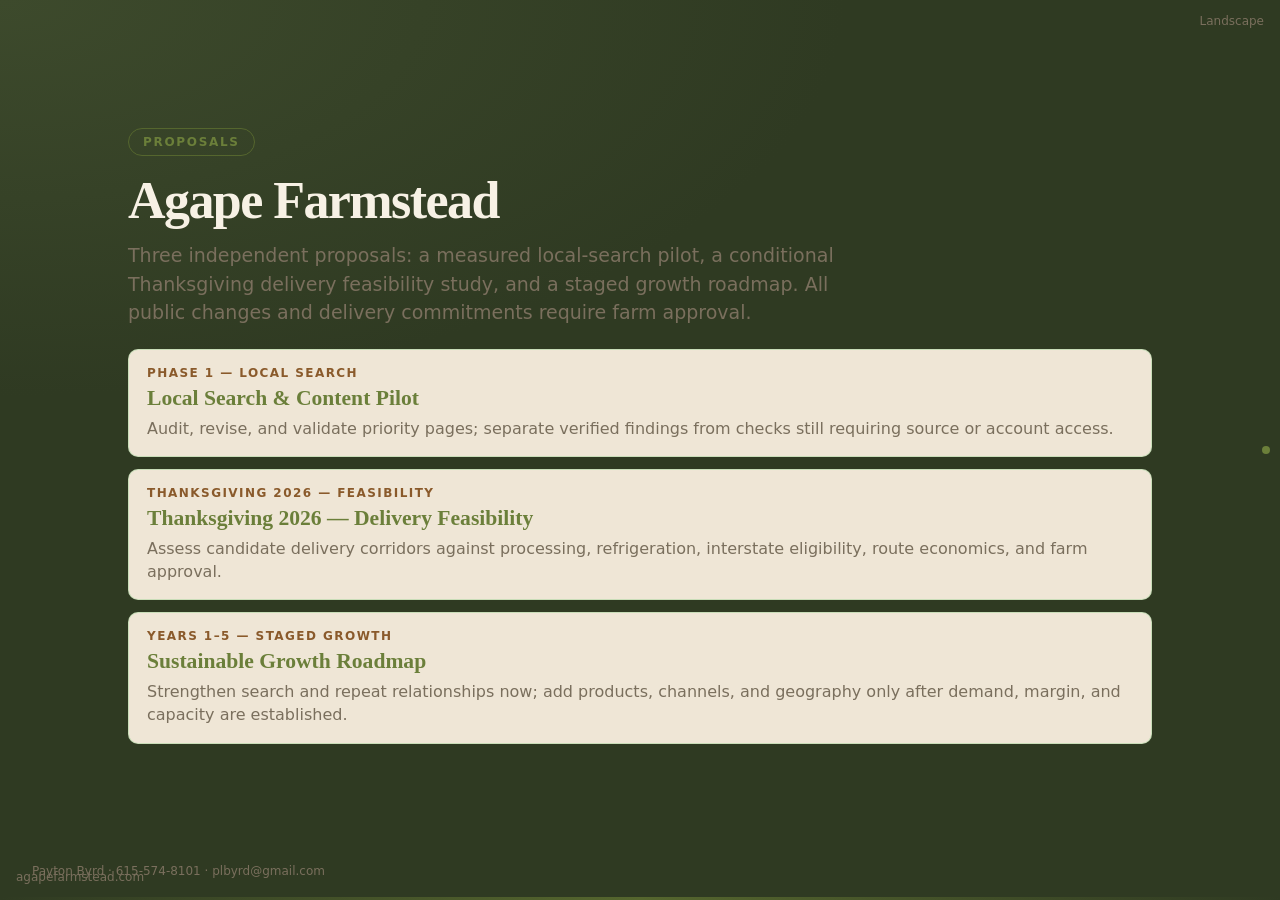
==== docs/index.html @ d1ce014a "Regenerate proposal HTML pages from audited YAML and correct list and accent rendering" ====
<!DOCTYPE html>
<html lang="en" class="deck-portrait">
<head>
<meta charset="UTF-8">
<meta name="viewport" content="width=device-width, initial-scale=1.0">
<title>Agape Farmstead — Independent Proposal Decks</title>
<meta name="description" content="Three independent proposals: a measured local-search pilot, a conditional Thanksgiving delivery feasibility study, and a staged growth roadmap. All public changes and delivery commitments require farm approval.">
<meta property="og:title" content="Agape Farmstead">
<meta property="og:description" content="Three independent proposals: a measured local-search pilot, a conditional Thanksgiving delivery feasibility study, and a staged growth roadmap. All public changes and delivery commitments require farm approval.">
<meta property="og:type" content="website">
<meta name="theme-color" content="#3d4a2c">
<link rel="stylesheet" href="theme.css">
<link rel="stylesheet" href="deck.css">
</head>
<body>
<div class="bar" id="bar"></div>
<a class="flip" href="index.wide.html">Landscape</a>
<nav class="dots" id="dots"></nav>
<a class="site-link" href="https://www.agapefarmstead.com">agapefarmstead.com</a>
<section class="slide hero" id="s1"><div class="inner">
  <span class="tag">Proposals</span>
  <h1>Agape Farmstead</h1>
  <p class="sub">Three independent proposals: a measured local-search pilot, a conditional Thanksgiving delivery feasibility study, and a staged growth roadmap. All public changes and delivery commitments require farm approval.</p>
  <div class="deck-links" style="margin-top:22px">
    <a class="card deck-link" href="seo.html">
      <div class="pillar">Phase 1 — Local Search</div>
      <h3>Local Search &amp; Content Pilot</h3>
      <p>Audit, revise, and validate priority pages; separate verified findings from checks still requiring source or account access.</p>
    </a>
    <a class="card deck-link" href="thanksgiving.html">
      <div class="pillar">Thanksgiving 2026 — Feasibility</div>
      <h3>Thanksgiving 2026 — Delivery Feasibility</h3>
      <p>Assess candidate delivery corridors against processing, refrigeration, interstate eligibility, route economics, and farm approval.</p>
    </a>
    <a class="card deck-link" href="brand.html">
      <div class="pillar">Years 1–5 — Staged Growth</div>
      <h3>Sustainable Growth Roadmap</h3>
      <p>Strengthen search and repeat relationships now; add products, channels, and geography only after demand, margin, and capacity are established.</p>
    </a>
  </div>
  <p class="footer-note" style="margin-top:18px">Payton Byrd · 615-574-8101 · plbyrd@gmail.com</p>
</div></section>
<script>
  const slides = document.querySelectorAll(".slide");
  const dots = document.getElementById("dots");
  const bar = document.getElementById("bar");
  slides.forEach((s, i) => { const a = document.createElement("a"); a.href = "#s" + (i + 1); dots.appendChild(a); });
  const dotLinks = dots.querySelectorAll("a");
  function update() {
    const y = window.scrollY;
    const h = document.documentElement.scrollHeight - window.innerHeight;
    bar.style.width = (h > 0 ? (y / h) * 100 : 0) + "%";
    let active = 0;
    slides.forEach((s, i) => { if (s.offsetTop - window.innerHeight / 2 <= y) active = i; });
    dotLinks.forEach((d, i) => d.classList.toggle("active", i === active));
  }
  window.addEventListener("scroll", update, { passive: true });
  update();
</script>
</body>
</html>
---- docs/theme.css ----
:root {
  --forest: #2f3a22;
  --forest-mid: #3d4a2c;
  --green: #6b7f3a;
  --green-dim: #55662e;
  --cream: #f7f1e5;
  --muted: #7a6f5d;
  --card: #efe6d6;
  --accent2: #8a5a2b;
  --heading-font: Georgia, Georgia, serif;
  --body-font: system-ui, system-ui, sans-serif;
  --radius: 10px;
  --slide-pad-x: 32px;
  --slide-pad-y: 48px;
}
---- docs/deck.css ----
* { margin: 0; padding: 0; box-sizing: border-box; }
html, body { background: var(--forest); color: var(--cream); font-family: var(--body-font); }
h1, h2, h3 { font-family: var(--heading-font); }
a { color: var(--green); }
.accent { color: var(--green); }
.accent2 { color: var(--accent2); }
.tag {
  display: inline-block; font-size: 12px; font-weight: 600; letter-spacing: 0.14em;
  text-transform: uppercase; color: var(--green); border: 1px solid var(--green-dim);
  border-radius: 999px; padding: 6px 14px; margin-bottom: 18px;
}
.sub { color: var(--muted); line-height: 1.5; max-width: 40em; }
ul { list-style: none; }
li { position: relative; line-height: 1.45; padding: 10px 0 10px 26px; border-bottom: 1px solid rgba(139,163,176,0.18); }
li::before {
  content: ""; position: absolute; left: 0; top: 16px; width: 9px; height: 9px;
  border-radius: 50%; background: var(--green);
}
.card {
  background: var(--card); color: var(--forest); border-radius: var(--radius);
  padding: 16px 18px; border: 1px solid rgba(63,185,80,0.22);
}
.card h3 { color: var(--green); margin-bottom: 6px; }
.card p { color: var(--muted); line-height: 1.45; }
.pillar { font-size: 12px; font-weight: 700; letter-spacing: 0.12em; text-transform: uppercase; margin-bottom: 6px; color: var(--accent2); }
.stat-row { display: flex; gap: 12px; }
.stat { flex: 1; background: var(--card); color: var(--forest); border-radius: var(--radius); padding: 14px 10px; text-align: center; }
.stat .n { font-family: var(--heading-font); font-weight: 800; color: var(--green); }
.stat .l { font-size: 11px; letter-spacing: 0.06em; text-transform: uppercase; color: var(--muted); margin-top: 4px; }
.phase-num { font-weight: 800; color: var(--green); opacity: 0.28; line-height: 0.9; }
.timeline { font-size: 12px; letter-spacing: 0.08em; text-transform: uppercase; color: var(--muted); margin-bottom: 10px; }
.note-box { margin-top: 14px; padding: 14px 16px; background: var(--card); color: var(--muted); border-radius: var(--radius); border-left: 3px solid var(--accent2); line-height: 1.45; }
.ask-box { margin-top: 16px; padding: 22px 20px; border-radius: var(--radius); border: 1px solid var(--accent2); background: var(--forest-mid); }
.ask-box .price { font-family: var(--heading-font); font-weight: 800; color: var(--accent2); }
.btn {
  display: inline-block; margin-top: 16px; background: var(--accent2); color: var(--forest);
  font-weight: 700; text-decoration: none; border-radius: 999px; padding: 12px 22px;
}
.figure { margin-top: 8px; background: var(--cream); color: var(--forest); border-radius: var(--radius); padding: 8px 8px 12px; }
.figure svg { width: 100%; height: auto; display: block; }
.figure figcaption { text-align: center; color: var(--muted); font-size: 12px; line-height: 1.4; margin-top: 4px; }
.footer-note { font-size: 12px; color: var(--muted); }
.flip, .site-link { font-size: 12px; color: var(--muted); text-decoration: none; }
.flip { position: fixed; z-index: 20; }
.deck-links { display: flex; flex-direction: column; gap: 12px; }
a.deck-link { display: block; text-decoration: none; }
a.deck-link h3 { font-size: 1.35rem; }
.bar { position: fixed; z-index: 20; background: var(--green); }
.dots { position: fixed; z-index: 20; display: flex; gap: 8px; }
.dots a { width: 8px; height: 8px; border-radius: 50%; background: rgba(139,163,176,0.45); text-decoration: none; }
.dots a.active { background: var(--green); }

.deck-portrait { scroll-snap-type: y mandatory; }
.deck-portrait body { overflow-x: hidden; }
.deck-portrait .slide {
  min-height: 100vh; min-height: 100dvh; scroll-snap-align: start;
  display: flex; flex-direction: column; justify-content: center;
  padding: var(--slide-pad-y) var(--slide-pad-x) 76px; position: relative;
}
.deck-portrait .slide::after {
  content: ""; position: absolute; left: 0; right: 0; bottom: 0; height: 3px;
  background: linear-gradient(90deg, transparent, var(--green-dim), transparent);
}
.deck-portrait h1 { font-size: clamp(32px, 8vw, 52px); line-height: 1.05; letter-spacing: -0.03em; }
.deck-portrait h2 { font-size: clamp(26px, 6vw, 40px); line-height: 1.12; margin-bottom: 16px; }
.deck-portrait .sub { font-size: clamp(16px, 3.8vw, 19px); margin-top: 12px; }
.deck-portrait .stat .n { font-size: clamp(22px, 6vw, 32px); }
.deck-portrait .stat-row { margin-top: 22px; }
.deck-portrait .two-col { display: flex; flex-direction: column; gap: 12px; margin-top: 8px; }
.deck-portrait .phase-num { font-size: clamp(48px, 14vw, 84px); }
.deck-portrait .footer-note { position: absolute; left: var(--slide-pad-x); right: 64px; bottom: 22px; }
.deck-portrait .flip { top: 14px; right: 16px; }
.deck-portrait .site-link { position: fixed; left: 16px; bottom: 16px; z-index: 20; }
.deck-portrait .bar { top: 0; left: 0; height: 3px; width: 0; }
.deck-portrait .dots { right: 10px; top: 50%; transform: translateY(-50%); flex-direction: column; }
.deck-portrait .slide.hero { background: radial-gradient(120% 80% at 0% 0%, var(--forest-mid), var(--forest) 55%); }
.deck-portrait .slide.close { text-align: left; }
.deck-portrait .slide.map { justify-content: flex-start; padding-top: 28px; }
.deck-portrait .slide.ask .ask-box .price { font-size: clamp(26px, 7vw, 36px); }
@media (min-width: 800px) {
  .deck-portrait .slide { padding-left: 10vw; padding-right: 10vw; }
  .deck-portrait .two-col { flex-direction: row; align-items: stretch; }
  .deck-portrait .two-col .card { flex: 1; }
}

.deck-landscape, .deck-landscape body { height: 100%; overflow: hidden; }
.deck-landscape .stage {
  display: flex; height: 100vh; height: 100dvh; overflow-x: auto; overflow-y: hidden;
  scroll-snap-type: x mandatory; scroll-behavior: smooth;
}
.deck-landscape .slide {
  flex: 0 0 100vw; width: 100vw; height: 100vh; height: 100dvh; scroll-snap-align: start;
  display: flex; flex-direction: column; justify-content: center;
  padding: 48px 8vw 64px; position: relative;
}
.deck-landscape h1 { font-size: clamp(40px, 4.6vw, 68px); line-height: 1.02; letter-spacing: -0.03em; max-width: 16ch; }
.deck-landscape h2 { font-size: clamp(32px, 3.4vw, 52px); line-height: 1.08; margin-bottom: 14px; max-width: 18ch; }
.deck-landscape .sub { font-size: clamp(16px, 1.5vw, 20px); margin-top: 12px; }
.deck-landscape .inner { max-width: 1100px; width: 100%; }
.deck-landscape .stat-row { margin-top: 28px; max-width: 640px; }
.deck-landscape .stat .n { font-size: 32px; }
.deck-landscape .two-col { display: flex; flex-direction: row; gap: 14px; margin-top: 8px; }
.deck-landscape .two-col .card { flex: 1; }
.deck-landscape .phase-num { font-size: 92px; position: absolute; right: 7vw; top: 36px; }
.deck-landscape .slide.list li, .deck-landscape .slide.phase li { max-width: 70ch; }
.deck-landscape .slide.hero { background: radial-gradient(80% 120% at 0% 100%, var(--forest-mid), var(--forest) 50%); }
.deck-landscape .slide.close { align-items: center; text-align: center; }
.deck-landscape .slide.close .sub, .deck-landscape .slide.close h1, .deck-landscape .slide.close h2 { margin-left: auto; margin-right: auto; }
.deck-landscape .slide.map .inner { max-width: 860px; }
.deck-landscape .footer-note { position: absolute; left: 8vw; bottom: 22px; }
.deck-landscape .slide.close .footer-note { left: 0; right: 0; text-align: center; }
.deck-landscape .flip { top: 16px; right: 20px; }
.deck-landscape .site-link { position: fixed; left: 20px; bottom: 16px; z-index: 20; }
.deck-landscape .bar { bottom: 0; left: 0; height: 3px; width: 0; }
.deck-landscape .dots { bottom: 16px; left: 50%; transform: translateX(-50%); flex-direction: row; }
.deck-landscape .ask-box { max-width: 640px; }
.deck-landscape .ask-box .price { font-size: 36px; }
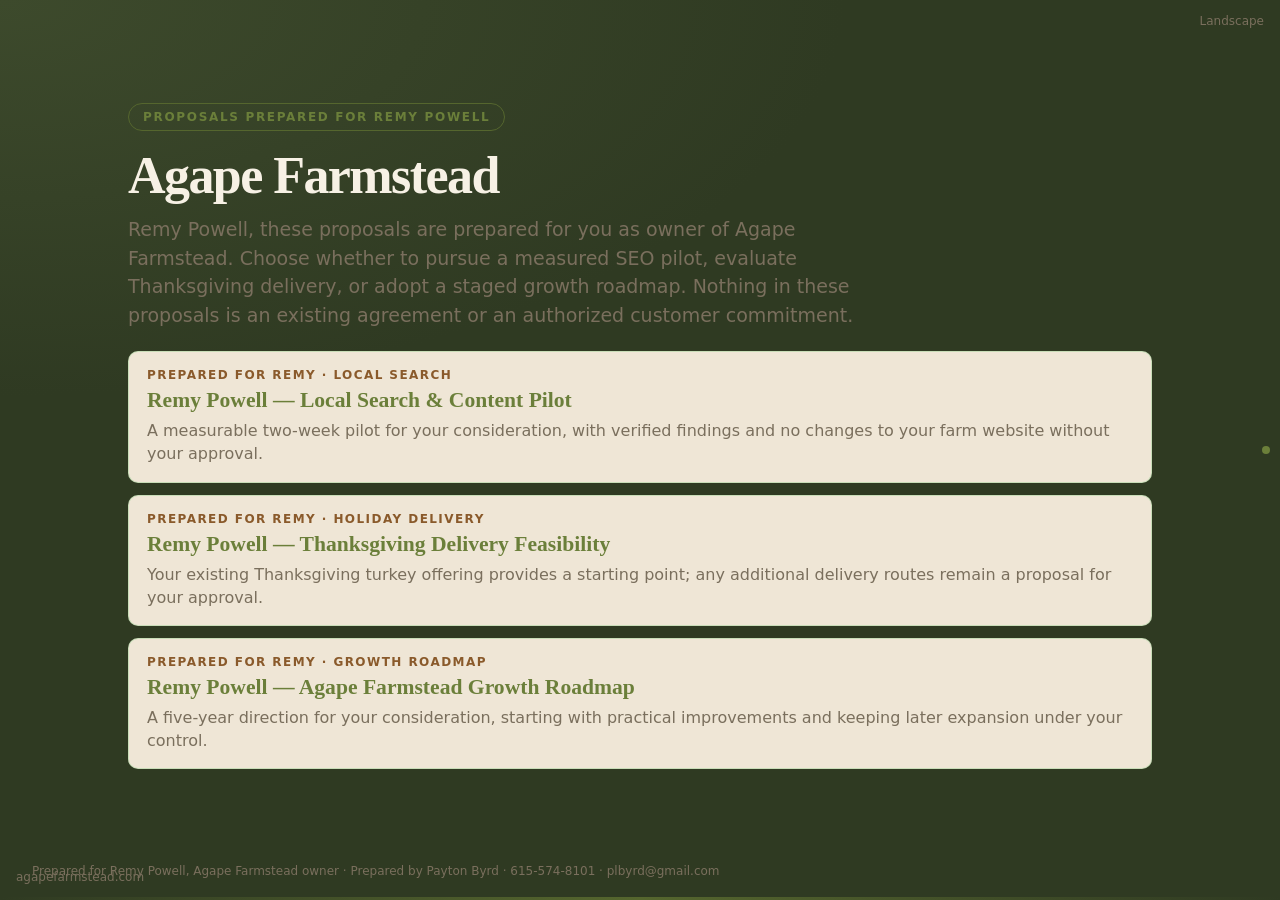
==== commit 1d5a17bb: "Address Agape Farmstead proposals to owner Remy Powell and regenerate all pages" ====
--- a/docs/index.html
+++ b/docs/index.html
@@ -3,10 +3,10 @@
 <head>
 <meta charset="UTF-8">
 <meta name="viewport" content="width=device-width, initial-scale=1.0">
-<title>Agape Farmstead — Independent Proposal Decks</title>
-<meta name="description" content="Three independent proposals: a measured local-search pilot, a conditional Thanksgiving delivery feasibility study, and a staged growth roadmap. All public changes and delivery commitments require farm approval.">
-<meta property="og:title" content="Agape Farmstead">
-<meta property="og:description" content="Three independent proposals: a measured local-search pilot, a conditional Thanksgiving delivery feasibility study, and a staged growth roadmap. All public changes and delivery commitments require farm approval.">
+<title>Agape Farmstead — Proposals Prepared for Remy Powell</title>
+<meta name="description" content="Remy Powell, these proposals are prepared for you as owner of Agape Farmstead. Choose whether to pursue a measured SEO pilot, evaluate Thanksgiving delivery, or adopt a staged growth roadmap. Nothing in these proposals is an existing agreement or an authorized customer commitment.">
+<meta property="og:title" content="Agape Farmstead — Proposals for Remy Powell">
+<meta property="og:description" content="Remy Powell, these proposals are prepared for you as owner of Agape Farmstead. Choose whether to pursue a measured SEO pilot, evaluate Thanksgiving delivery, or adopt a staged growth roadmap. Nothing in these proposals is an existing agreement or an authorized customer commitment.">
 <meta property="og:type" content="website">
 <meta name="theme-color" content="#3d4a2c">
 <link rel="stylesheet" href="theme.css">
@@ -18,27 +18,27 @@
 <nav class="dots" id="dots"></nav>
 <a class="site-link" href="https://www.agapefarmstead.com">agapefarmstead.com</a>
 <section class="slide hero" id="s1"><div class="inner">
-  <span class="tag">Proposals</span>
+  <span class="tag">Proposals Prepared for Remy Powell</span>
   <h1>Agape Farmstead</h1>
-  <p class="sub">Three independent proposals: a measured local-search pilot, a conditional Thanksgiving delivery feasibility study, and a staged growth roadmap. All public changes and delivery commitments require farm approval.</p>
+  <p class="sub">Remy Powell, these proposals are prepared for you as owner of Agape Farmstead. Choose whether to pursue a measured SEO pilot, evaluate Thanksgiving delivery, or adopt a staged growth roadmap. Nothing in these proposals is an existing agreement or an authorized customer commitment.</p>
   <div class="deck-links" style="margin-top:22px">
     <a class="card deck-link" href="seo.html">
-      <div class="pillar">Phase 1 — Local Search</div>
-      <h3>Local Search &amp; Content Pilot</h3>
-      <p>Audit, revise, and validate priority pages; separate verified findings from checks still requiring source or account access.</p>
+      <div class="pillar">Prepared for Remy · Local Search</div>
+      <h3>Remy Powell — Local Search &amp; Content Pilot</h3>
+      <p>A measurable two-week pilot for your consideration, with verified findings and no changes to your farm website without your approval.</p>
     </a>
     <a class="card deck-link" href="thanksgiving.html">
-      <div class="pillar">Thanksgiving 2026 — Feasibility</div>
-      <h3>Thanksgiving 2026 — Delivery Feasibility</h3>
-      <p>Assess candidate delivery corridors against processing, refrigeration, interstate eligibility, route economics, and farm approval.</p>
+      <div class="pillar">Prepared for Remy · Holiday Delivery</div>
+      <h3>Remy Powell — Thanksgiving Delivery Feasibility</h3>
+      <p>Your existing Thanksgiving turkey offering provides a starting point; any additional delivery routes remain a proposal for your approval.</p>
     </a>
     <a class="card deck-link" href="brand.html">
-      <div class="pillar">Years 1–5 — Staged Growth</div>
-      <h3>Sustainable Growth Roadmap</h3>
-      <p>Strengthen search and repeat relationships now; add products, channels, and geography only after demand, margin, and capacity are established.</p>
+      <div class="pillar">Prepared for Remy · Growth Roadmap</div>
+      <h3>Remy Powell — Agape Farmstead Growth Roadmap</h3>
+      <p>A five-year direction for your consideration, starting with practical improvements and keeping later expansion under your control.</p>
     </a>
   </div>
-  <p class="footer-note" style="margin-top:18px">Payton Byrd · 615-574-8101 · plbyrd@gmail.com</p>
+  <p class="footer-note" style="margin-top:18px">Prepared for Remy Powell, Agape Farmstead owner · Prepared by Payton Byrd · 615-574-8101 · plbyrd@gmail.com</p>
 </div></section>
 <script>
   const slides = document.querySelectorAll(".slide");
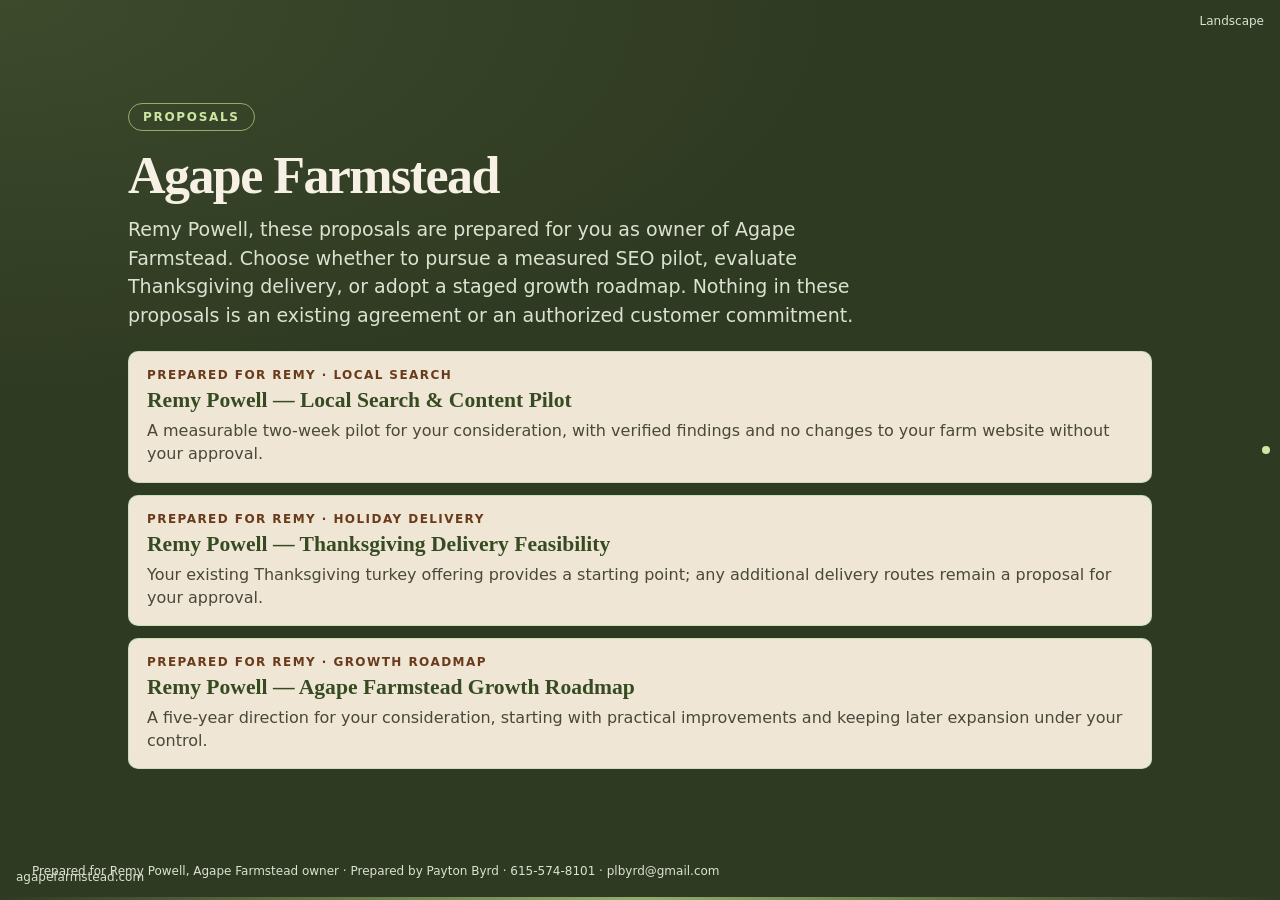
==== commit 6b23e5c0: "Regenerate the portrait and landscape decks." ====
--- a/docs/index.html
+++ b/docs/index.html
@@ -5,7 +5,7 @@
 <meta name="viewport" content="width=device-width, initial-scale=1.0">
 <title>Agape Farmstead — Proposals Prepared for Remy Powell</title>
 <meta name="description" content="Remy Powell, these proposals are prepared for you as owner of Agape Farmstead. Choose whether to pursue a measured SEO pilot, evaluate Thanksgiving delivery, or adopt a staged growth roadmap. Nothing in these proposals is an existing agreement or an authorized customer commitment.">
-<meta property="og:title" content="Agape Farmstead — Proposals for Remy Powell">
+<meta property="og:title" content="Agape Farmstead">
 <meta property="og:description" content="Remy Powell, these proposals are prepared for you as owner of Agape Farmstead. Choose whether to pursue a measured SEO pilot, evaluate Thanksgiving delivery, or adopt a staged growth roadmap. Nothing in these proposals is an existing agreement or an authorized customer commitment.">
 <meta property="og:type" content="website">
 <meta name="theme-color" content="#3d4a2c">
@@ -18,28 +18,29 @@
 <nav class="dots" id="dots"></nav>
 <a class="site-link" href="https://www.agapefarmstead.com">agapefarmstead.com</a>
 <section class="slide hero" id="s1"><div class="inner">
-  <span class="tag">Proposals Prepared for Remy Powell</span>
+  <span class="tag">Proposals</span>
   <h1>Agape Farmstead</h1>
   <p class="sub">Remy Powell, these proposals are prepared for you as owner of Agape Farmstead. Choose whether to pursue a measured SEO pilot, evaluate Thanksgiving delivery, or adopt a staged growth roadmap. Nothing in these proposals is an existing agreement or an authorized customer commitment.</p>
   <div class="deck-links" style="margin-top:22px">
     <a class="card deck-link" href="seo.html">
-      <div class="pillar">Prepared for Remy · Local Search</div>
+      <div class="pillar">Prepared for Remy &#183; Local Search</div>
       <h3>Remy Powell — Local Search &amp; Content Pilot</h3>
       <p>A measurable two-week pilot for your consideration, with verified findings and no changes to your farm website without your approval.</p>
     </a>
     <a class="card deck-link" href="thanksgiving.html">
-      <div class="pillar">Prepared for Remy · Holiday Delivery</div>
+      <div class="pillar">Prepared for Remy &#183; Holiday Delivery</div>
       <h3>Remy Powell — Thanksgiving Delivery Feasibility</h3>
       <p>Your existing Thanksgiving turkey offering provides a starting point; any additional delivery routes remain a proposal for your approval.</p>
     </a>
     <a class="card deck-link" href="brand.html">
-      <div class="pillar">Prepared for Remy · Growth Roadmap</div>
+      <div class="pillar">Prepared for Remy &#183; Growth Roadmap</div>
       <h3>Remy Powell — Agape Farmstead Growth Roadmap</h3>
       <p>A five-year direction for your consideration, starting with practical improvements and keeping later expansion under your control.</p>
     </a>
   </div>
-  <p class="footer-note" style="margin-top:18px">Prepared for Remy Powell, Agape Farmstead owner · Prepared by Payton Byrd · 615-574-8101 · plbyrd@gmail.com</p>
+  <p class="footer-note" style="margin-top:18px">Prepared for Remy Powell, Agape Farmstead owner &#183; Prepared by Payton Byrd &#183; 615-574-8101 &#183; plbyrd@gmail.com</p>
 </div></section>
+
 <script>
   const slides = document.querySelectorAll(".slide");
   const dots = document.getElementById("dots");
--- a/docs/theme.css
+++ b/docs/theme.css
@@ -1,15 +1,29 @@
 :root {
   --forest: #2f3a22;
   --forest-mid: #3d4a2c;
-  --green: #6b7f3a;
-  --green-dim: #55662e;
+  /* Text colors on dark forest slides (WCAG AAA against forest-mid). */
+  --green: #cee7a4;
+  --green-dim: #91ad6c;
   --cream: #f7f1e5;
-  --muted: #7a6f5d;
+  --muted: #dce2d2;
   --card: #efe6d6;
-  --accent2: #8a5a2b;
+  --accent2: #f7dba9;
   --heading-font: Georgia, Georgia, serif;
   --body-font: system-ui, system-ui, sans-serif;
   --radius: 10px;
   --slide-pad-x: 32px;
   --slide-pad-y: 48px;
 }
+
+/* Light panels need dark ink: the slide colors are not legible on cream. */
+.card,
+.stat,
+.note-box,
+.figure {
+  --green: #364b22;
+  --muted: #49483a;
+  --accent2: #6a3b1a;
+}
+
+/* Override the generated deck's low-opacity phase numbering. */
+.slide .phase-num { opacity: 0.75; }
--- a/docs/deck.css
+++ b/docs/deck.css
@@ -83,13 +83,15 @@
   .deck-portrait .two-col .card { flex: 1; }
 }
 
-.deck-landscape, .deck-landscape body { height: 100%; overflow: hidden; }
+.deck-landscape, .deck-landscape body { height: 100%; overflow: hidden; overscroll-behavior: none; }
 .deck-landscape .stage {
-  display: flex; height: 100vh; height: 100dvh; overflow-x: auto; overflow-y: hidden;
-  scroll-snap-type: x mandatory; scroll-behavior: smooth;
+  display: flex; width: 100%; height: 100vh; height: 100dvh; overflow-x: auto; overflow-y: hidden;
+  scroll-snap-type: x mandatory; scroll-behavior: smooth; touch-action: none;
+  overscroll-behavior-x: contain; -webkit-overflow-scrolling: touch;
 }
 .deck-landscape .slide {
-  flex: 0 0 100vw; width: 100vw; height: 100vh; height: 100dvh; scroll-snap-align: start;
+  flex: 0 0 100%; width: 100%; min-width: 100%; height: 100%; scroll-snap-align: start;
+  touch-action: none;
   display: flex; flex-direction: column; justify-content: center;
   padding: 48px 8vw 64px; position: relative;
 }
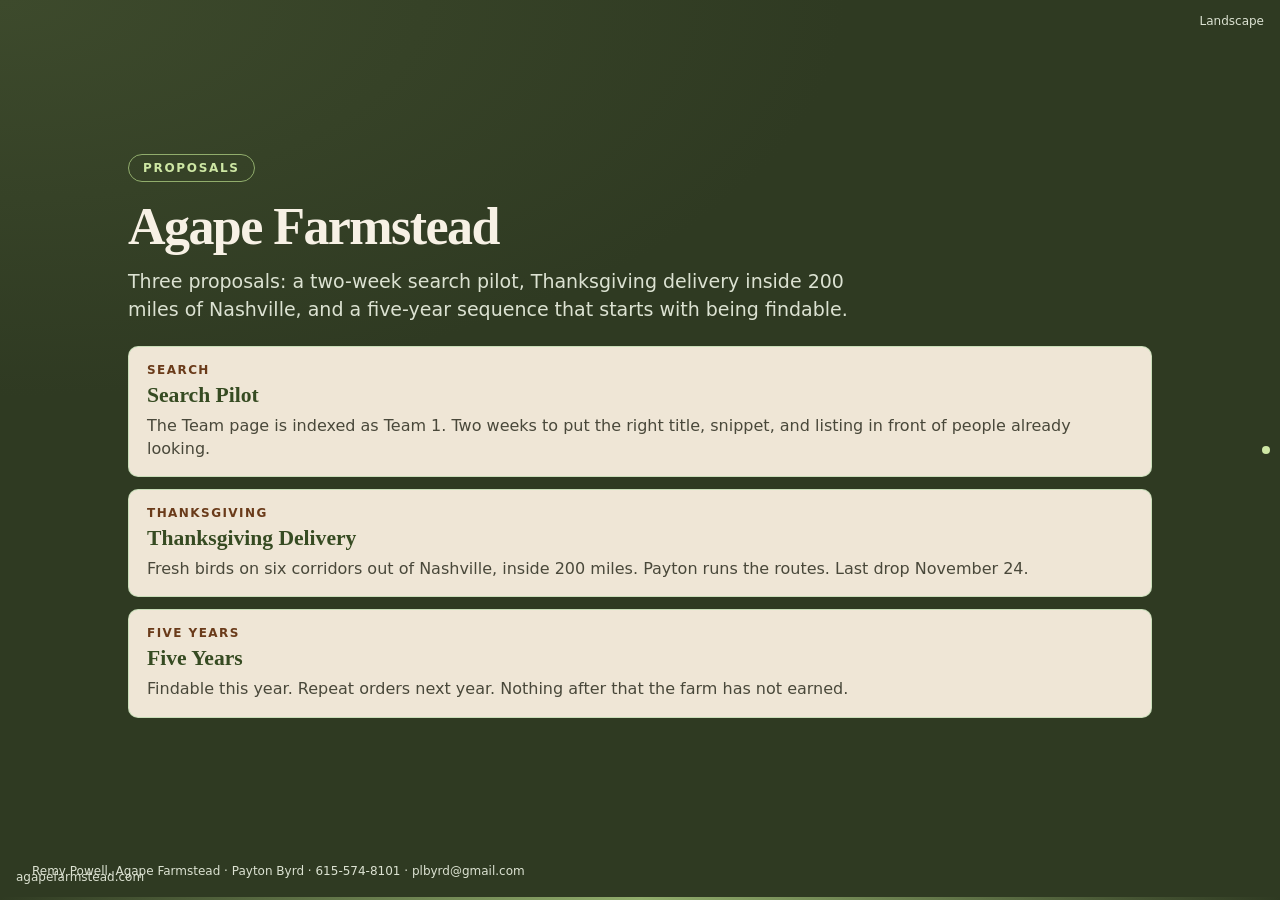
==== commit cf19acd7: "Rewrite the proposals for an owner who knows the farm." ====
--- a/docs/index.html
+++ b/docs/index.html
@@ -3,10 +3,10 @@
 <head>
 <meta charset="UTF-8">
 <meta name="viewport" content="width=device-width, initial-scale=1.0">
-<title>Agape Farmstead — Proposals Prepared for Remy Powell</title>
-<meta name="description" content="Remy Powell, these proposals are prepared for you as owner of Agape Farmstead. Choose whether to pursue a measured SEO pilot, evaluate Thanksgiving delivery, or adopt a staged growth roadmap. Nothing in these proposals is an existing agreement or an authorized customer commitment.">
+<title>Agape Farmstead — Proposals for Remy Powell</title>
+<meta name="description" content="Three proposals: a two-week search pilot, Thanksgiving delivery inside 200 miles of Nashville, and a five-year sequence that starts with being findable.">
 <meta property="og:title" content="Agape Farmstead">
-<meta property="og:description" content="Remy Powell, these proposals are prepared for you as owner of Agape Farmstead. Choose whether to pursue a measured SEO pilot, evaluate Thanksgiving delivery, or adopt a staged growth roadmap. Nothing in these proposals is an existing agreement or an authorized customer commitment.">
+<meta property="og:description" content="Three proposals: a two-week search pilot, Thanksgiving delivery inside 200 miles of Nashville, and a five-year sequence that starts with being findable.">
 <meta property="og:type" content="website">
 <meta name="theme-color" content="#3d4a2c">
 <link rel="stylesheet" href="theme.css">
@@ -20,25 +20,25 @@
 <section class="slide hero" id="s1"><div class="inner">
   <span class="tag">Proposals</span>
   <h1>Agape Farmstead</h1>
-  <p class="sub">Remy Powell, these proposals are prepared for you as owner of Agape Farmstead. Choose whether to pursue a measured SEO pilot, evaluate Thanksgiving delivery, or adopt a staged growth roadmap. Nothing in these proposals is an existing agreement or an authorized customer commitment.</p>
+  <p class="sub">Three proposals: a two-week search pilot, Thanksgiving delivery inside 200 miles of Nashville, and a five-year sequence that starts with being findable.</p>
   <div class="deck-links" style="margin-top:22px">
     <a class="card deck-link" href="seo.html">
-      <div class="pillar">Prepared for Remy &#183; Local Search</div>
-      <h3>Remy Powell — Local Search &amp; Content Pilot</h3>
-      <p>A measurable two-week pilot for your consideration, with verified findings and no changes to your farm website without your approval.</p>
+      <div class="pillar">Search</div>
+      <h3>Search Pilot</h3>
+      <p>The Team page is indexed as Team 1. Two weeks to put the right title, snippet, and listing in front of people already looking.</p>
     </a>
     <a class="card deck-link" href="thanksgiving.html">
-      <div class="pillar">Prepared for Remy &#183; Holiday Delivery</div>
-      <h3>Remy Powell — Thanksgiving Delivery Feasibility</h3>
-      <p>Your existing Thanksgiving turkey offering provides a starting point; any additional delivery routes remain a proposal for your approval.</p>
+      <div class="pillar">Thanksgiving</div>
+      <h3>Thanksgiving Delivery</h3>
+      <p>Fresh birds on six corridors out of Nashville, inside 200 miles. Payton runs the routes. Last drop November 24.</p>
     </a>
     <a class="card deck-link" href="brand.html">
-      <div class="pillar">Prepared for Remy &#183; Growth Roadmap</div>
-      <h3>Remy Powell — Agape Farmstead Growth Roadmap</h3>
-      <p>A five-year direction for your consideration, starting with practical improvements and keeping later expansion under your control.</p>
+      <div class="pillar">Five Years</div>
+      <h3>Five Years</h3>
+      <p>Findable this year. Repeat orders next year. Nothing after that the farm has not earned.</p>
     </a>
   </div>
-  <p class="footer-note" style="margin-top:18px">Prepared for Remy Powell, Agape Farmstead owner &#183; Prepared by Payton Byrd &#183; 615-574-8101 &#183; plbyrd@gmail.com</p>
+  <p class="footer-note" style="margin-top:18px">Remy Powell, Agape Farmstead &#183; Payton Byrd &#183; 615-574-8101 &#183; plbyrd@gmail.com</p>
 </div></section>
 
 <script>
--- a/docs/deck.css
+++ b/docs/deck.css
@@ -83,15 +83,16 @@
   .deck-portrait .two-col .card { flex: 1; }
 }
 
-.deck-landscape, .deck-landscape body { height: 100%; overflow: hidden; overscroll-behavior: none; }
+.deck-landscape, .deck-landscape body {
+  height: 100%; overflow: hidden; overscroll-behavior: none; touch-action: none;
+}
+.deck-landscape body { position: fixed; inset: 0; width: 100%; }
 .deck-landscape .stage {
-  display: flex; width: 100%; height: 100vh; height: 100dvh; overflow-x: auto; overflow-y: hidden;
-  scroll-snap-type: x mandatory; scroll-behavior: smooth; touch-action: none;
-  overscroll-behavior-x: contain; -webkit-overflow-scrolling: touch;
+  width: 100%; height: 100%; overflow: hidden; touch-action: none;
 }
+.deck-landscape .track { display: flex; height: 100%; touch-action: none; will-change: transform; }
 .deck-landscape .slide {
-  flex: 0 0 100%; width: 100%; min-width: 100%; height: 100%; scroll-snap-align: start;
-  touch-action: none;
+  flex: 0 0 100%; width: 100%; height: 100%; touch-action: none;
   display: flex; flex-direction: column; justify-content: center;
   padding: 48px 8vw 64px; position: relative;
 }
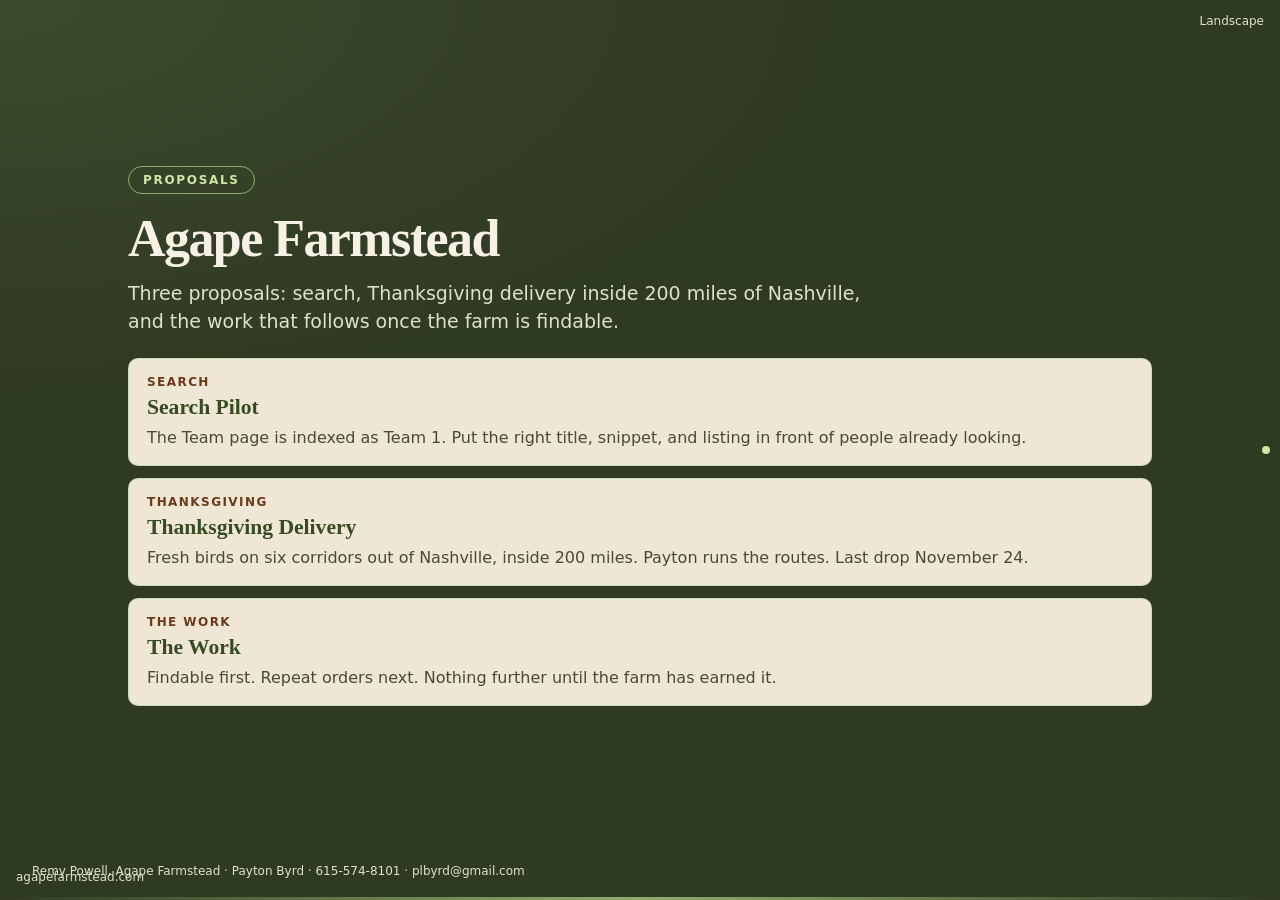
==== commit ee8b4836: "Remove the year and week timelines from the proposals." ====
--- a/docs/index.html
+++ b/docs/index.html
@@ -3,10 +3,12 @@
 <head>
 <meta charset="UTF-8">
 <meta name="viewport" content="width=device-width, initial-scale=1.0">
+<meta http-equiv="Cache-Control" content="no-cache, no-store, must-revalidate">
+<meta http-equiv="Pragma" content="no-cache">
 <title>Agape Farmstead — Proposals for Remy Powell</title>
-<meta name="description" content="Three proposals: a two-week search pilot, Thanksgiving delivery inside 200 miles of Nashville, and a five-year sequence that starts with being findable.">
+<meta name="description" content="Three proposals: search, Thanksgiving delivery inside 200 miles of Nashville, and the work that follows once the farm is findable.">
 <meta property="og:title" content="Agape Farmstead">
-<meta property="og:description" content="Three proposals: a two-week search pilot, Thanksgiving delivery inside 200 miles of Nashville, and a five-year sequence that starts with being findable.">
+<meta property="og:description" content="Three proposals: search, Thanksgiving delivery inside 200 miles of Nashville, and the work that follows once the farm is findable.">
 <meta property="og:type" content="website">
 <meta name="theme-color" content="#3d4a2c">
 <link rel="stylesheet" href="theme.css">
@@ -20,12 +22,12 @@
 <section class="slide hero" id="s1"><div class="inner">
   <span class="tag">Proposals</span>
   <h1>Agape Farmstead</h1>
-  <p class="sub">Three proposals: a two-week search pilot, Thanksgiving delivery inside 200 miles of Nashville, and a five-year sequence that starts with being findable.</p>
+  <p class="sub">Three proposals: search, Thanksgiving delivery inside 200 miles of Nashville, and the work that follows once the farm is findable.</p>
   <div class="deck-links" style="margin-top:22px">
     <a class="card deck-link" href="seo.html">
       <div class="pillar">Search</div>
       <h3>Search Pilot</h3>
-      <p>The Team page is indexed as Team 1. Two weeks to put the right title, snippet, and listing in front of people already looking.</p>
+      <p>The Team page is indexed as Team 1. Put the right title, snippet, and listing in front of people already looking.</p>
     </a>
     <a class="card deck-link" href="thanksgiving.html">
       <div class="pillar">Thanksgiving</div>
@@ -33,9 +35,9 @@
       <p>Fresh birds on six corridors out of Nashville, inside 200 miles. Payton runs the routes. Last drop November 24.</p>
     </a>
     <a class="card deck-link" href="brand.html">
-      <div class="pillar">Five Years</div>
-      <h3>Five Years</h3>
-      <p>Findable this year. Repeat orders next year. Nothing after that the farm has not earned.</p>
+      <div class="pillar">The Work</div>
+      <h3>The Work</h3>
+      <p>Findable first. Repeat orders next. Nothing further until the farm has earned it.</p>
     </a>
   </div>
   <p class="footer-note" style="margin-top:18px">Remy Powell, Agape Farmstead &#183; Payton Byrd &#183; 615-574-8101 &#183; plbyrd@gmail.com</p>
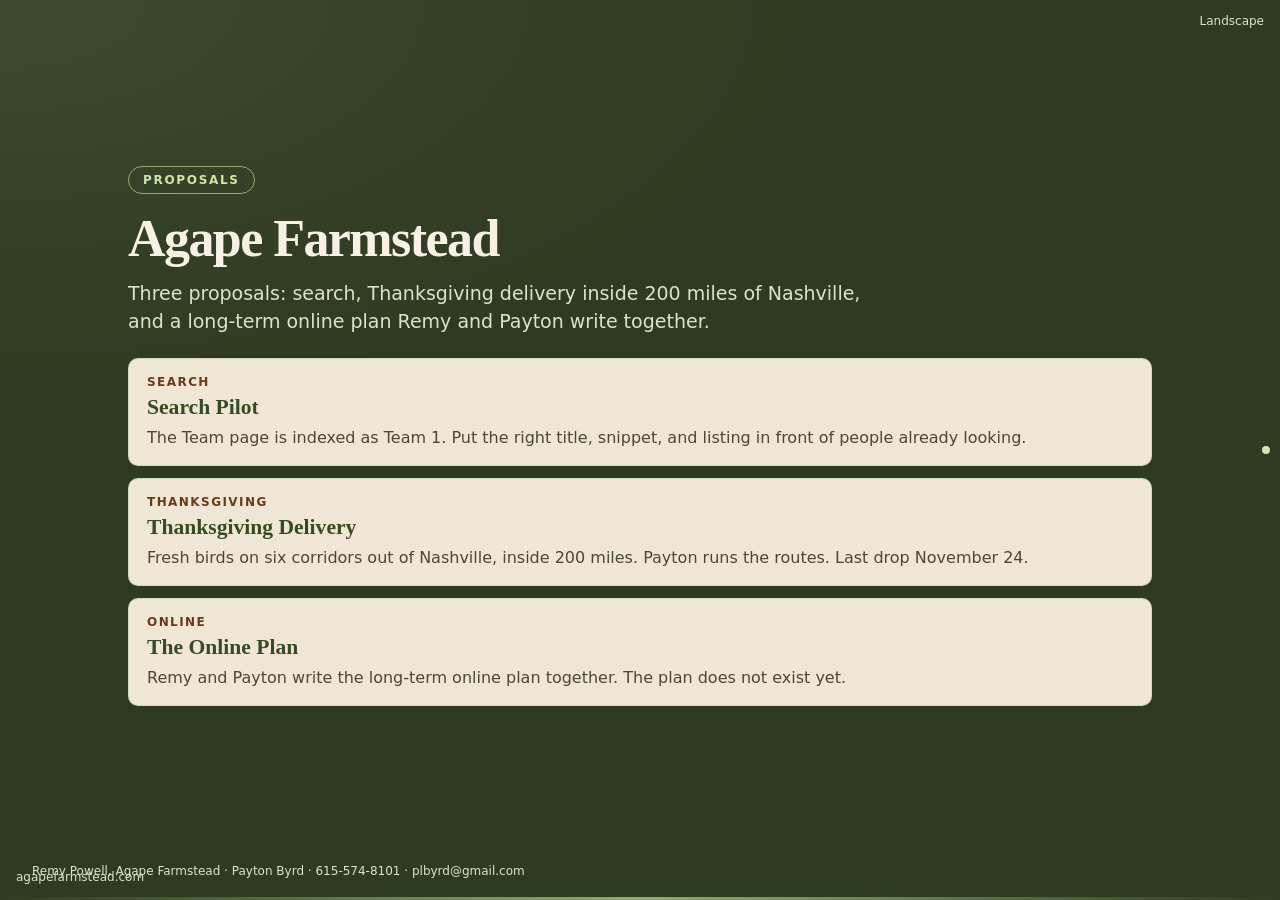
==== commit 6083c628: "Replace deck three with the offer to write the online plan." ====
--- a/docs/index.html
+++ b/docs/index.html
@@ -6,9 +6,9 @@
 <meta http-equiv="Cache-Control" content="no-cache, no-store, must-revalidate">
 <meta http-equiv="Pragma" content="no-cache">
 <title>Agape Farmstead — Proposals for Remy Powell</title>
-<meta name="description" content="Three proposals: search, Thanksgiving delivery inside 200 miles of Nashville, and the work that follows once the farm is findable.">
+<meta name="description" content="Three proposals: search, Thanksgiving delivery inside 200 miles of Nashville, and a long-term online plan Remy and Payton write together.">
 <meta property="og:title" content="Agape Farmstead">
-<meta property="og:description" content="Three proposals: search, Thanksgiving delivery inside 200 miles of Nashville, and the work that follows once the farm is findable.">
+<meta property="og:description" content="Three proposals: search, Thanksgiving delivery inside 200 miles of Nashville, and a long-term online plan Remy and Payton write together.">
 <meta property="og:type" content="website">
 <meta name="theme-color" content="#3d4a2c">
 <link rel="stylesheet" href="theme.css">
@@ -22,7 +22,7 @@
 <section class="slide hero" id="s1"><div class="inner">
   <span class="tag">Proposals</span>
   <h1>Agape Farmstead</h1>
-  <p class="sub">Three proposals: search, Thanksgiving delivery inside 200 miles of Nashville, and the work that follows once the farm is findable.</p>
+  <p class="sub">Three proposals: search, Thanksgiving delivery inside 200 miles of Nashville, and a long-term online plan Remy and Payton write together.</p>
   <div class="deck-links" style="margin-top:22px">
     <a class="card deck-link" href="seo.html">
       <div class="pillar">Search</div>
@@ -35,9 +35,9 @@
       <p>Fresh birds on six corridors out of Nashville, inside 200 miles. Payton runs the routes. Last drop November 24.</p>
     </a>
     <a class="card deck-link" href="brand.html">
-      <div class="pillar">The Work</div>
-      <h3>The Work</h3>
-      <p>Findable first. Repeat orders next. Nothing further until the farm has earned it.</p>
+      <div class="pillar">Online</div>
+      <h3>The Online Plan</h3>
+      <p>Remy and Payton write the long-term online plan together. The plan does not exist yet.</p>
     </a>
   </div>
   <p class="footer-note" style="margin-top:18px">Remy Powell, Agape Farmstead &#183; Payton Byrd &#183; 615-574-8101 &#183; plbyrd@gmail.com</p>
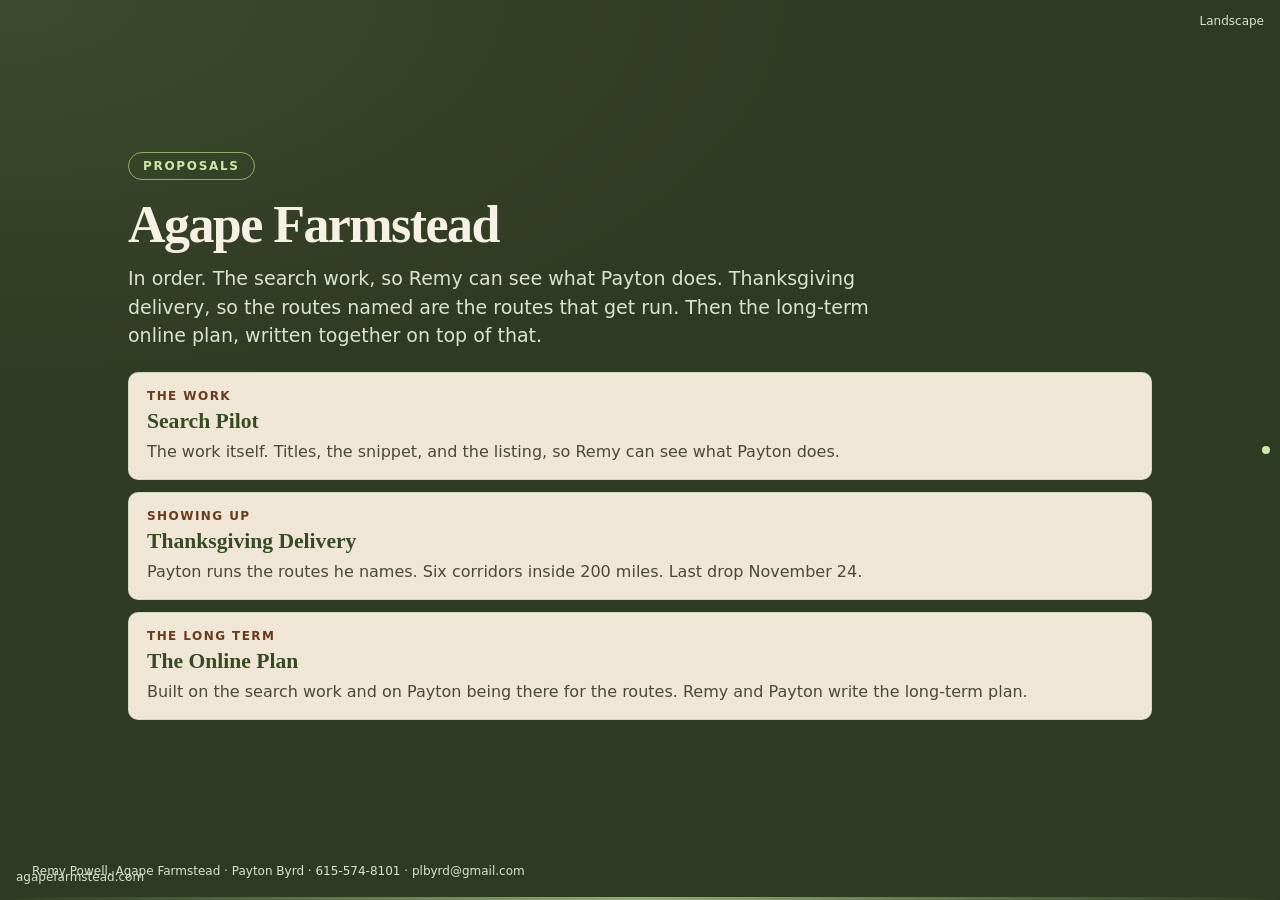
==== commit 7fbff223: "State the order of the three proposals. Search shows the work. Delivery shows up for it. The plan is" ====
--- a/docs/index.html
+++ b/docs/index.html
@@ -6,9 +6,9 @@
 <meta http-equiv="Cache-Control" content="no-cache, no-store, must-revalidate">
 <meta http-equiv="Pragma" content="no-cache">
 <title>Agape Farmstead — Proposals for Remy Powell</title>
-<meta name="description" content="Three proposals: search, Thanksgiving delivery inside 200 miles of Nashville, and a long-term online plan Remy and Payton write together.">
+<meta name="description" content="In order. The search work, so Remy can see what Payton does. Thanksgiving delivery, so the routes named are the routes that get run. Then the long-term online plan, written together on top of that.">
 <meta property="og:title" content="Agape Farmstead">
-<meta property="og:description" content="Three proposals: search, Thanksgiving delivery inside 200 miles of Nashville, and a long-term online plan Remy and Payton write together.">
+<meta property="og:description" content="In order. The search work, so Remy can see what Payton does. Thanksgiving delivery, so the routes named are the routes that get run. Then the long-term online plan, written together on top of that.">
 <meta property="og:type" content="website">
 <meta name="theme-color" content="#3d4a2c">
 <link rel="stylesheet" href="theme.css">
@@ -22,22 +22,22 @@
 <section class="slide hero" id="s1"><div class="inner">
   <span class="tag">Proposals</span>
   <h1>Agape Farmstead</h1>
-  <p class="sub">Three proposals: search, Thanksgiving delivery inside 200 miles of Nashville, and a long-term online plan Remy and Payton write together.</p>
+  <p class="sub">In order. The search work, so Remy can see what Payton does. Thanksgiving delivery, so the routes named are the routes that get run. Then the long-term online plan, written together on top of that.</p>
   <div class="deck-links" style="margin-top:22px">
     <a class="card deck-link" href="seo.html">
-      <div class="pillar">Search</div>
+      <div class="pillar">The Work</div>
       <h3>Search Pilot</h3>
-      <p>The Team page is indexed as Team 1. Put the right title, snippet, and listing in front of people already looking.</p>
+      <p>The work itself. Titles, the snippet, and the listing, so Remy can see what Payton does.</p>
     </a>
     <a class="card deck-link" href="thanksgiving.html">
-      <div class="pillar">Thanksgiving</div>
+      <div class="pillar">Showing Up</div>
       <h3>Thanksgiving Delivery</h3>
-      <p>Fresh birds on six corridors out of Nashville, inside 200 miles. Payton runs the routes. Last drop November 24.</p>
+      <p>Payton runs the routes he names. Six corridors inside 200 miles. Last drop November 24.</p>
     </a>
     <a class="card deck-link" href="brand.html">
-      <div class="pillar">Online</div>
+      <div class="pillar">The Long Term</div>
       <h3>The Online Plan</h3>
-      <p>Remy and Payton write the long-term online plan together. The plan does not exist yet.</p>
+      <p>Built on the search work and on Payton being there for the routes. Remy and Payton write the long-term plan.</p>
     </a>
   </div>
   <p class="footer-note" style="margin-top:18px">Remy Powell, Agape Farmstead &#183; Payton Byrd &#183; 615-574-8101 &#183; plbyrd@gmail.com</p>
